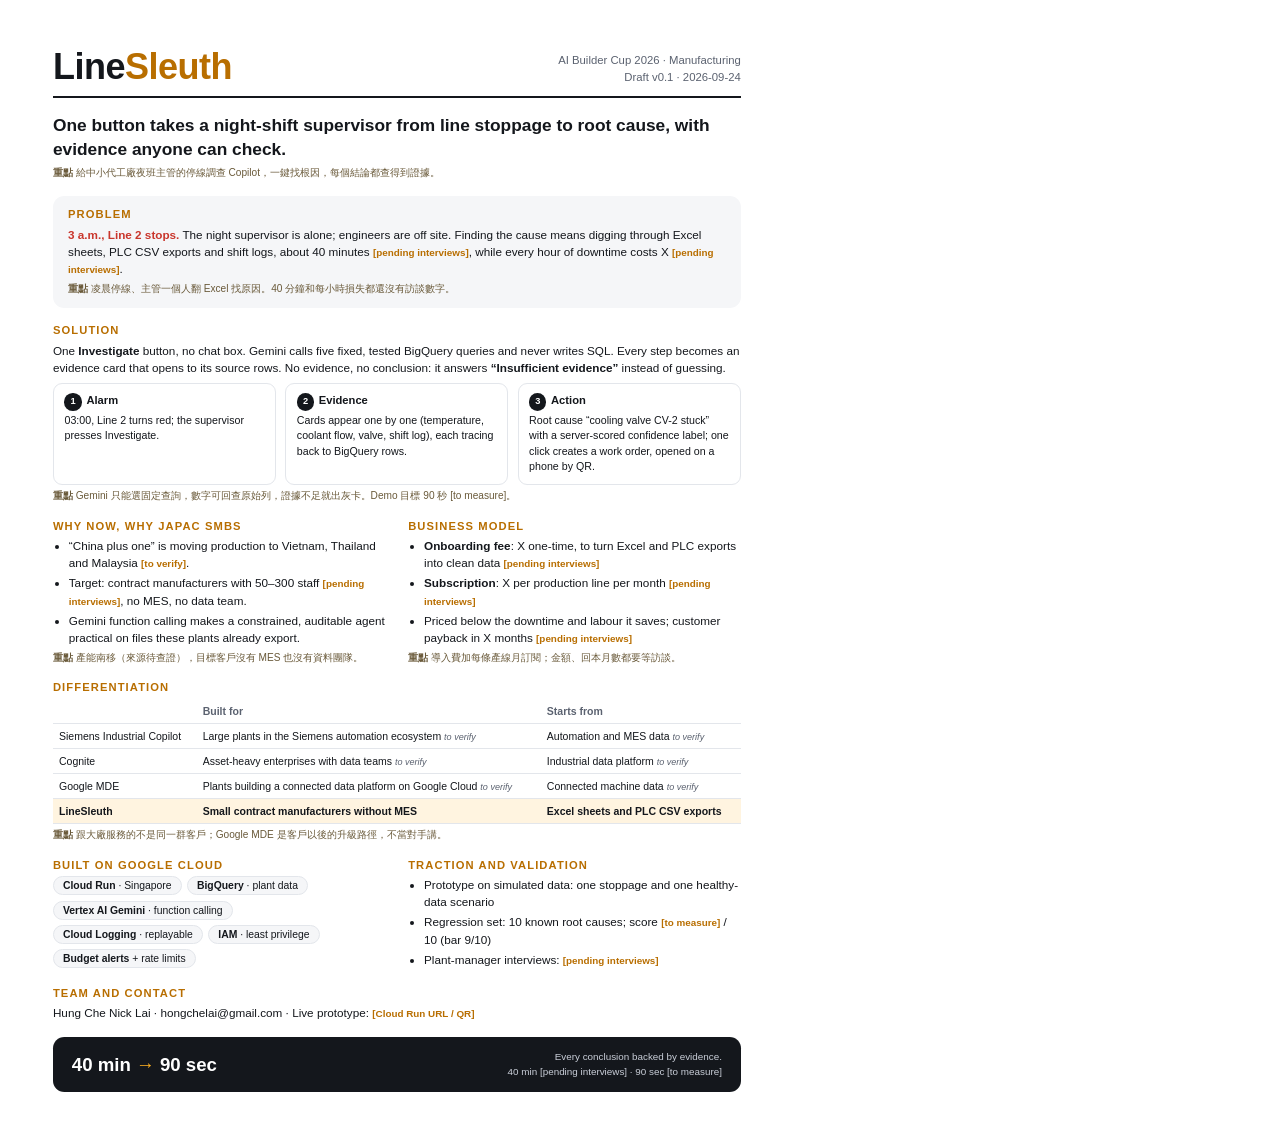
==== docs/pitch/one-pager.html @ a395f57a "UI v2: evidence sparklines, root-cause valve highlight, responsive layout, recap - Evidence cards ca" ====
<!DOCTYPE html>
<html lang="en">
<head>
<meta charset="utf-8">
<title>LineSleuth One-Pager</title>
<!-- Print source for one-pager.pdf. Content mirrors one-pager.md (edit both). -->
<style>
  @page { size: A4; margin: 0; }
  :root {
    --ink: #14171c;
    --muted: #5b6270;
    --line: #e3e6eb;
    --amber: #b86e00;
    --amber-bg: #fff4e0;
    --red: #c9362c;
    --panel: #f5f6f8;
    --zh: #6a5a3a;
  }
  * { box-sizing: border-box; }
  html, body { margin: 0; background: #ffffff; color: var(--ink);
    font-family: "Inter", "Segoe UI", Arial, "Microsoft JhengHei", sans-serif; }
  .page { width: 210mm; height: 297mm; padding: 13mm 14mm 11mm; display: flex; flex-direction: column; gap: 4.2mm; overflow: hidden; }
  header { display: flex; justify-content: space-between; align-items: flex-end; border-bottom: 2px solid var(--ink); padding-bottom: 3mm; }
  .brand { font-size: 27pt; font-weight: 800; letter-spacing: -0.5px; line-height: 1; }
  .brand span { color: var(--amber); }
  .meta { text-align: right; font-size: 8.5pt; color: var(--muted); line-height: 1.45; }
  .headline { font-size: 13pt; font-weight: 650; line-height: 1.35; margin: 0; }
  .zh { font-size: 7.6pt; color: var(--zh); margin-top: 1.2mm; line-height: 1.45; }
  .zh::before { content: "重點 "; font-weight: 700; }
  .grid { display: grid; grid-template-columns: 1fr 1fr; gap: 4mm 6mm; }
  section h2 { font-size: 8.4pt; text-transform: uppercase; letter-spacing: 1.1px; color: var(--amber); margin: 0 0 1.4mm; font-weight: 800; }
  section p, section li { font-size: 8.8pt; line-height: 1.45; margin: 0; }
  section ul, section ol { margin: 0; padding-left: 4.2mm; }
  section li { margin-bottom: 0.8mm; }
  .problem { background: var(--panel); border-radius: 3mm; padding: 3.2mm 4mm; }
  .problem p strong { color: var(--red); }
  .demo { display: grid; grid-template-columns: repeat(3, 1fr); gap: 2.4mm; margin-top: 2mm; }
  .step { border: 1px solid var(--line); border-radius: 2.4mm; padding: 2.4mm 2.8mm; }
  .step b { display: block; font-size: 8.4pt; margin-bottom: 0.6mm; }
  .step .n { display: inline-block; width: 4.6mm; height: 4.6mm; border-radius: 50%; background: var(--ink); color: #fff; font-size: 7pt; text-align: center; line-height: 4.6mm; margin-right: 1.2mm; }
  .step p { font-size: 8pt; }
  table { width: 100%; border-collapse: collapse; font-size: 7.9pt; }
  th, td { text-align: left; padding: 1.3mm 1.6mm; border-bottom: 1px solid var(--line); vertical-align: top; line-height: 1.35; }
  th { color: var(--muted); font-weight: 600; }
  tr.us td { background: var(--amber-bg); font-weight: 700; }
  .tag { font-size: 6.8pt; color: var(--muted); font-style: italic; white-space: nowrap; }
  .chips { display: flex; flex-wrap: wrap; gap: 1.4mm; }
  .chip { font-size: 7.8pt; border: 1px solid var(--line); border-radius: 10mm; padding: 0.8mm 2.4mm; background: var(--panel); }
  .chip b { color: var(--ink); }
  footer { margin-top: auto; background: var(--ink); color: #fff; border-radius: 3mm; padding: 3.4mm 5mm; display: flex; justify-content: space-between; align-items: center; }
  footer .big { font-size: 14pt; font-weight: 800; }
  footer .big span { color: #ffb020; }
  footer .small { font-size: 7.4pt; color: #c9ced8; text-align: right; line-height: 1.5; }
  .pending { color: var(--amber); font-weight: 600; font-size: 7.4pt; }
</style>
</head>
<body>
<div class="page">

  <header>
    <div class="brand">Line<span>Sleuth</span></div>
    <div class="meta">AI Builder Cup 2026 · Manufacturing<br>Draft v0.1 · 2026-09-24</div>
  </header>

  <div>
    <p class="headline">One button takes a night-shift supervisor from line stoppage to root cause, with evidence anyone can check.</p>
    <div class="zh">給中小代工廠夜班主管的停線調查 Copilot，一鍵找根因，每個結論都查得到證據。</div>
  </div>

  <section class="problem">
    <h2>Problem</h2>
    <p><strong>3 a.m., Line 2 stops.</strong> The night supervisor is alone; engineers are off site. Finding the cause means digging through Excel sheets, PLC CSV exports and shift logs, about 40 minutes <span class="pending">[pending interviews]</span>, while every hour of downtime costs X <span class="pending">[pending interviews]</span>.</p>
    <div class="zh">凌晨停線、主管一個人翻 Excel 找原因。40 分鐘和每小時損失都還沒有訪談數字。</div>
  </section>

  <section>
    <h2>Solution</h2>
    <p>One <b>Investigate</b> button, no chat box. Gemini calls five fixed, tested BigQuery queries and never writes SQL. Every step becomes an evidence card that opens to its source rows. No evidence, no conclusion: it answers <b>“Insufficient evidence”</b> instead of guessing.</p>
    <div class="demo">
      <div class="step"><b><span class="n">1</span>Alarm</b><p>03:00, Line 2 turns red; the supervisor presses Investigate.</p></div>
      <div class="step"><b><span class="n">2</span>Evidence</b><p>Cards appear one by one (temperature, coolant flow, valve, shift log), each tracing back to BigQuery rows.</p></div>
      <div class="step"><b><span class="n">3</span>Action</b><p>Root cause “cooling valve CV-2 stuck” with a server-scored confidence label; one click creates a work order, opened on a phone by QR.</p></div>
    </div>
    <div class="zh">Gemini 只能選固定查詢，數字可回查原始列，證據不足就出灰卡。Demo 目標 90 秒 [to measure]。</div>
  </section>

  <div class="grid">
    <section>
      <h2>Why now, why JAPAC SMBs</h2>
      <ul>
        <li>“China plus one” is moving production to Vietnam, Thailand and Malaysia <span class="pending">[to verify]</span>.</li>
        <li>Target: contract manufacturers with 50–300 staff <span class="pending">[pending interviews]</span>, no MES, no data team.</li>
        <li>Gemini function calling makes a constrained, auditable agent practical on files these plants already export.</li>
      </ul>
      <div class="zh">產能南移（來源待查證），目標客戶沒有 MES 也沒有資料團隊。</div>
    </section>
    <section>
      <h2>Business model</h2>
      <ul>
        <li><b>Onboarding fee</b>: X one-time, to turn Excel and PLC exports into clean data <span class="pending">[pending interviews]</span></li>
        <li><b>Subscription</b>: X per production line per month <span class="pending">[pending interviews]</span></li>
        <li>Priced below the downtime and labour it saves; customer payback in X months <span class="pending">[pending interviews]</span></li>
      </ul>
      <div class="zh">導入費加每條產線月訂閱；金額、回本月數都要等訪談。</div>
    </section>
  </div>

  <section>
    <h2>Differentiation</h2>
    <table>
      <tr><th></th><th>Built for</th><th>Starts from</th></tr>
      <tr><td>Siemens Industrial Copilot</td><td>Large plants in the Siemens automation ecosystem <span class="tag">to verify</span></td><td>Automation and MES data <span class="tag">to verify</span></td></tr>
      <tr><td>Cognite</td><td>Asset-heavy enterprises with data teams <span class="tag">to verify</span></td><td>Industrial data platform <span class="tag">to verify</span></td></tr>
      <tr><td>Google MDE</td><td>Plants building a connected data platform on Google Cloud <span class="tag">to verify</span></td><td>Connected machine data <span class="tag">to verify</span></td></tr>
      <tr class="us"><td>LineSleuth</td><td>Small contract manufacturers without MES</td><td>Excel sheets and PLC CSV exports</td></tr>
    </table>
    <div class="zh">跟大廠服務的不是同一群客戶；Google MDE 是客戶以後的升級路徑，不當對手講。</div>
  </section>

  <div class="grid">
    <section>
      <h2>Built on Google Cloud</h2>
      <div class="chips">
        <span class="chip"><b>Cloud Run</b> · Singapore</span>
        <span class="chip"><b>BigQuery</b> · plant data</span>
        <span class="chip"><b>Vertex AI Gemini</b> · function calling</span>
        <span class="chip"><b>Cloud Logging</b> · replayable</span>
        <span class="chip"><b>IAM</b> · least privilege</span>
        <span class="chip"><b>Budget alerts</b> + rate limits</span>
      </div>
    </section>
    <section>
      <h2>Traction and validation</h2>
      <ul>
        <li>Prototype on simulated data: one stoppage and one healthy-data scenario</li>
        <li>Regression set: 10 known root causes; score <span class="pending">[to measure]</span> / 10 (bar 9/10)</li>
        <li>Plant-manager interviews: <span class="pending">[pending interviews]</span></li>
      </ul>
    </section>
  </div>

  <section>
    <h2>Team and contact</h2>
    <p>Hung Che Nick Lai · hongchelai@gmail.com · Live prototype: <span class="pending">[Cloud Run URL / QR]</span></p>
  </section>

  <footer>
    <div class="big">40 min <span>→</span> 90 sec</div>
    <div class="small">Every conclusion backed by evidence.<br>40 min [pending interviews] · 90 sec [to measure]</div>
  </footer>

</div>
</body>
</html>
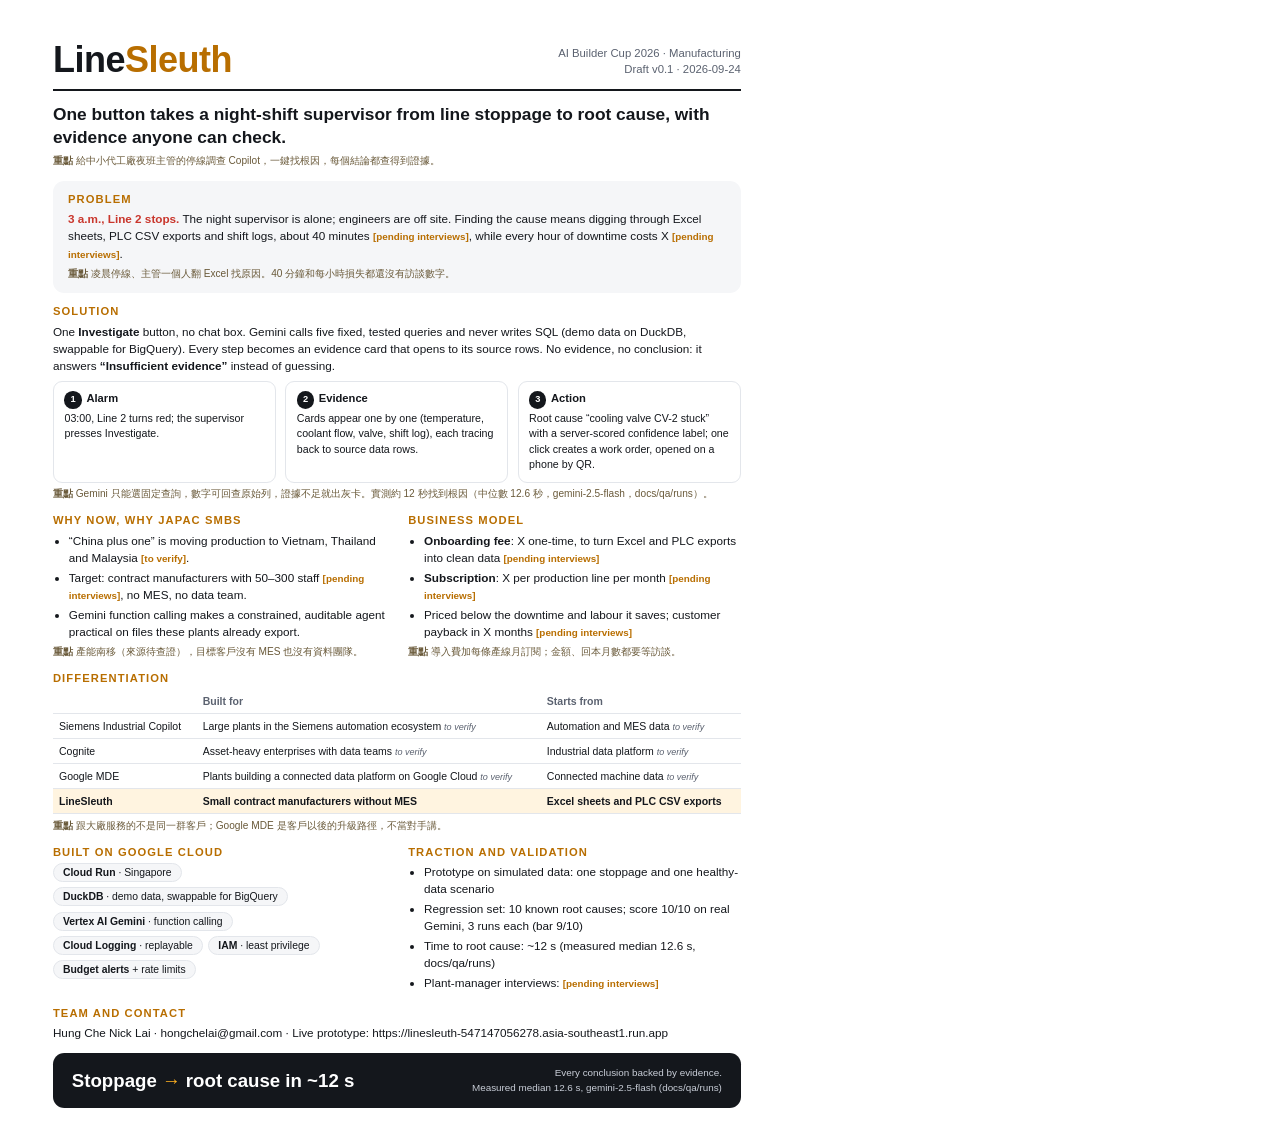
==== commit dbcfec51: "Meeting 3: A1 at 720p, daily investigation cap, DuckDB wording, measured 12 s copy - A1: 1280x720 sh" ====
--- a/docs/pitch/one-pager.html
+++ b/docs/pitch/one-pager.html
@@ -19,7 +19,7 @@
   * { box-sizing: border-box; }
   html, body { margin: 0; background: #ffffff; color: var(--ink);
     font-family: "Inter", "Segoe UI", Arial, "Microsoft JhengHei", sans-serif; }
-  .page { width: 210mm; height: 297mm; padding: 13mm 14mm 11mm; display: flex; flex-direction: column; gap: 4.2mm; overflow: hidden; }
+  .page { width: 210mm; height: 297mm; padding: 11mm 14mm 9mm; display: flex; flex-direction: column; gap: 3.2mm; overflow: hidden; }
   header { display: flex; justify-content: space-between; align-items: flex-end; border-bottom: 2px solid var(--ink); padding-bottom: 3mm; }
   .brand { font-size: 27pt; font-weight: 800; letter-spacing: -0.5px; line-height: 1; }
   .brand span { color: var(--amber); }
@@ -75,13 +75,13 @@
 
   <section>
     <h2>Solution</h2>
-    <p>One <b>Investigate</b> button, no chat box. Gemini calls five fixed, tested BigQuery queries and never writes SQL. Every step becomes an evidence card that opens to its source rows. No evidence, no conclusion: it answers <b>“Insufficient evidence”</b> instead of guessing.</p>
+    <p>One <b>Investigate</b> button, no chat box. Gemini calls five fixed, tested queries and never writes SQL (demo data on DuckDB, swappable for BigQuery). Every step becomes an evidence card that opens to its source rows. No evidence, no conclusion: it answers <b>“Insufficient evidence”</b> instead of guessing.</p>
     <div class="demo">
       <div class="step"><b><span class="n">1</span>Alarm</b><p>03:00, Line 2 turns red; the supervisor presses Investigate.</p></div>
-      <div class="step"><b><span class="n">2</span>Evidence</b><p>Cards appear one by one (temperature, coolant flow, valve, shift log), each tracing back to BigQuery rows.</p></div>
+      <div class="step"><b><span class="n">2</span>Evidence</b><p>Cards appear one by one (temperature, coolant flow, valve, shift log), each tracing back to source data rows.</p></div>
       <div class="step"><b><span class="n">3</span>Action</b><p>Root cause “cooling valve CV-2 stuck” with a server-scored confidence label; one click creates a work order, opened on a phone by QR.</p></div>
     </div>
-    <div class="zh">Gemini 只能選固定查詢，數字可回查原始列，證據不足就出灰卡。Demo 目標 90 秒 [to measure]。</div>
+    <div class="zh">Gemini 只能選固定查詢，數字可回查原始列，證據不足就出灰卡。實測約 12 秒找到根因（中位數 12.6 秒，gemini-2.5-flash，docs/qa/runs）。</div>
   </section>
 
   <div class="grid">
@@ -122,7 +122,7 @@
       <h2>Built on Google Cloud</h2>
       <div class="chips">
         <span class="chip"><b>Cloud Run</b> · Singapore</span>
-        <span class="chip"><b>BigQuery</b> · plant data</span>
+        <span class="chip"><b>DuckDB</b> · demo data, swappable for BigQuery</span>
         <span class="chip"><b>Vertex AI Gemini</b> · function calling</span>
         <span class="chip"><b>Cloud Logging</b> · replayable</span>
         <span class="chip"><b>IAM</b> · least privilege</span>
@@ -133,7 +133,8 @@
       <h2>Traction and validation</h2>
       <ul>
         <li>Prototype on simulated data: one stoppage and one healthy-data scenario</li>
-        <li>Regression set: 10 known root causes; score <span class="pending">[to measure]</span> / 10 (bar 9/10)</li>
+        <li>Regression set: 10 known root causes; score 10/10 on real Gemini, 3 runs each (bar 9/10)</li>
+        <li>Time to root cause: ~12 s (measured median 12.6 s, docs/qa/runs)</li>
         <li>Plant-manager interviews: <span class="pending">[pending interviews]</span></li>
       </ul>
     </section>
@@ -141,12 +142,12 @@
 
   <section>
     <h2>Team and contact</h2>
-    <p>Hung Che Nick Lai · hongchelai@gmail.com · Live prototype: <span class="pending">[Cloud Run URL / QR]</span></p>
+    <p>Hung Che Nick Lai · hongchelai@gmail.com · Live prototype: https://linesleuth-547147056278.asia-southeast1.run.app</p>
   </section>
 
   <footer>
-    <div class="big">40 min <span>→</span> 90 sec</div>
-    <div class="small">Every conclusion backed by evidence.<br>40 min [pending interviews] · 90 sec [to measure]</div>
+    <div class="big">Stoppage <span>→</span> root cause in ~12 s</div>
+    <div class="small">Every conclusion backed by evidence.<br>Measured median 12.6 s, gemini-2.5-flash (docs/qa/runs)</div>
   </footer>
 
 </div>
